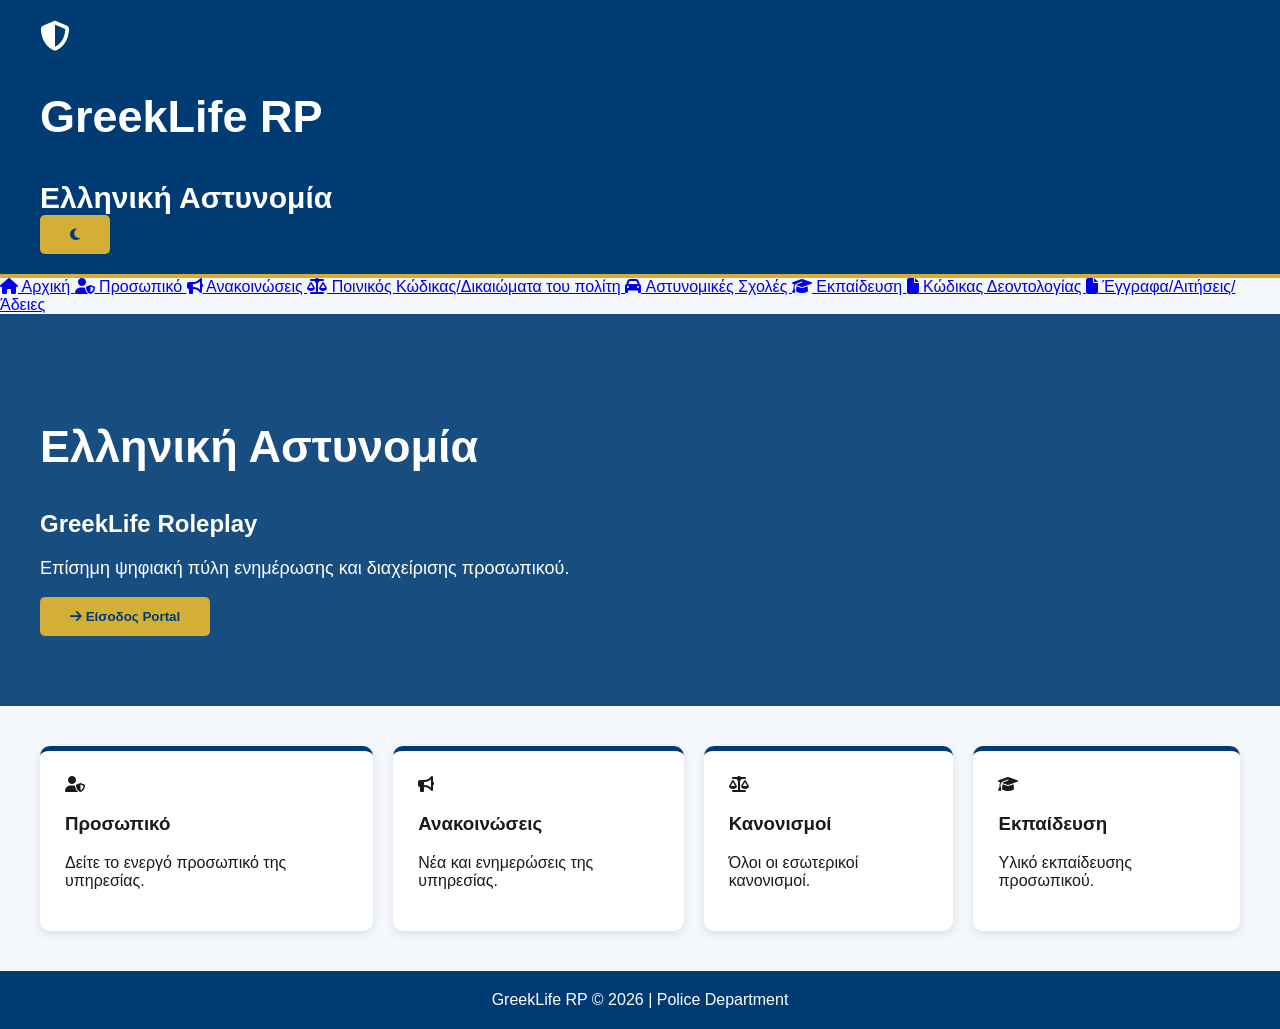
==== GreekLife Elas/index.html/index.html @ 741b3b7d "Add files via upload" ====
<!DOCTYPE html>
<html lang="el">
<head>
    <meta charset="UTF-8">
    <meta name="viewport" content="width=device-width, initial-scale=1.0">

    <title>GreekLife RP | Ελληνική Αστυνομία</title>

    <link rel="stylesheet" href="assets/css/style.css">

    <!-- Icons -->
    <link rel="stylesheet" href="https://cdnjs.cloudflare.com/ajax/libs/font-awesome/6.5.1/css/all.min.css">

</head>

<body>

<header class="topbar">

    <div class="logo">
        <i class="fa-solid fa-shield-halved"></i>
        <div>
            <h2>GreekLife RP</h2>
            <span>Ελληνική Αστυνομία</span>
        </div>
    </div>


    <button id="darkMode">
        <i class="fa-solid fa-moon"></i>
    </button>

</header>


<div class="layout">


<aside class="sidebar">

    <a class="active" href="index.html">
        <i class="fa-solid fa-house"></i>
        Αρχική
    </a>

    <a href="personnel.html">
        <i class="fa-solid fa-user-shield"></i>
        Προσωπικό
    </a>


    <a href="announcements.html">
        <i class="fa-solid fa-bullhorn"></i>
        Ανακοινώσεις
    </a>


    <a href="criminal-code.html">
        <i class="fa-solid fa-scale-balanced"></i>
        Ποινικός Κώδικας/Δικαιώματα του πολίτη
    </a>


    <a href="Astinomikes-Sxoles.html">
        <i class="fa-solid fa-car"></i>
        Aστυνομικές Σχολές
    </a>


    <a href="training.html">
        <i class="fa-solid fa-graduation-cap"></i>
        Εκπαίδευση
    </a>


    <a href="informations.html">
        <i class="fa-solid fa-file"></i>
        Κώδικας Δεοντολογίας
    </a>
 
    <a href="documents.html">
        <i class="fa-solid fa-file"></i>
        Έγγραφα/Αιτήσεις/Άδειες 
    </a>
    

</aside>



<main>


<section class="hero">

    <h1>Ελληνική Αστυνομία</h1>

    <h2>GreekLife Roleplay</h2>

    <p>
        Επίσημη ψηφιακή πύλη ενημέρωσης και διαχείρισης προσωπικού.
    </p>


    <button>
        <i class="fa-solid fa-arrow-right"></i>
        Είσοδος Portal
    </button>


</section>



<section class="cards">


<div class="card">
<i class="fa-solid fa-user-shield"></i>
<h3>Προσωπικό</h3>
<p>Δείτε το ενεργό προσωπικό της υπηρεσίας.</p>
</div>



<div class="card">
<i class="fa-solid fa-bullhorn"></i>
<h3>Ανακοινώσεις</h3>
<p>Νέα και ενημερώσεις της υπηρεσίας.</p>
</div>



<div class="card">
<i class="fa-solid fa-scale-balanced"></i>
<h3>Κανονισμοί</h3>
<p>Όλοι οι εσωτερικοί κανονισμοί.</p>
</div>



<div class="card">
<i class="fa-solid fa-graduation-cap"></i>
<h3>Εκπαίδευση</h3>
<p>Υλικό εκπαίδευσης προσωπικού.</p>
</div>



</section>


</main>


</div>



<footer>

GreekLife RP © 2026 | Police Department

</footer>


<script src="assets/js/main.js"></script>

</body>
</html>
---- GreekLife Elas/index.html/assets/css/style.css ----
/* General */
body {
    margin: 0;
    padding: 0;
    font-family: Arial, sans-serif;
    background: #f4f7fb;
    color: #1a1a1a;
}


/* Header */
header {
    background: #003b73;
    color: white;
    padding: 20px 40px;
    border-bottom: 4px solid #d4af37;
}


.logo {
    font-size: 30px;
    font-weight: bold;
}


nav {
    margin-top: 15px;
}


nav a {
    color: white;
    text-decoration: none;
    margin-right: 20px;
    font-weight: bold;
}


nav a:hover {
    color: #d4af37;
}



/* Main Hero */
.hero {
    background: linear-gradient(
        rgba(0,59,115,0.9),
        rgba(0,59,115,0.9)
    );

    color: white;
    padding: 70px 40px;
}


.hero h1 {
    font-size: 45px;
}


.hero p {
    font-size: 18px;
}



/* Button */
button {
    background: #d4af37;
    color: #003b73;
    border: none;
    padding: 12px 30px;
    font-weight: bold;
    border-radius: 5px;
    cursor: pointer;
}


button:hover {
    background: white;
}



/* Cards */
.cards {
    display: flex;
    gap: 20px;
    padding: 40px;
}


.card {
    background: white;
    border-top: 5px solid #003b73;
    padding: 25px;
    border-radius: 10px;
    box-shadow: 0 3px 10px rgba(0,0,0,0.1);
}


.card h2 {
    color: #003b73;
}



/* Documents Greek Style */

.greek-background {

    background: linear-gradient(
        180deg,
        #0d5eaf,
        #ffffff,
        #0d5eaf
    );

    padding: 40px;
    border-radius: 15px;
}



.document-category {

    background: rgba(255,255,255,0.95);

    border-left: 6px solid #0d5eaf;

    border-radius: 12px;

    padding: 25px;

    margin-bottom: 30px;

    box-shadow: 0 5px 15px rgba(0,0,0,0.2);

}



.document-category h2 {

    color: #0d5eaf;

    border-bottom: 2px solid #0d5eaf;

    padding-bottom: 10px;

}



.document-category h3 {

    color: #003b73;

}



.document-category li {

    margin-bottom: 8px;

}



/* FIME Stages */

.stages {

    display: flex;

    gap: 20px;

    margin-top: 20px;

}



.stage {

    background: white;

    padding: 20px;

    border-radius: 10px;

    border-top: 4px solid #003b73;

    flex: 1;

    box-shadow: 0 3px 10px rgba(0,0,0,0.1);

}



.stage h4 {

    color: #003b73;

}



/* Footer */

footer {

    background: #003b73;

    color: white;

    text-align: center;

    padding: 20px;

}
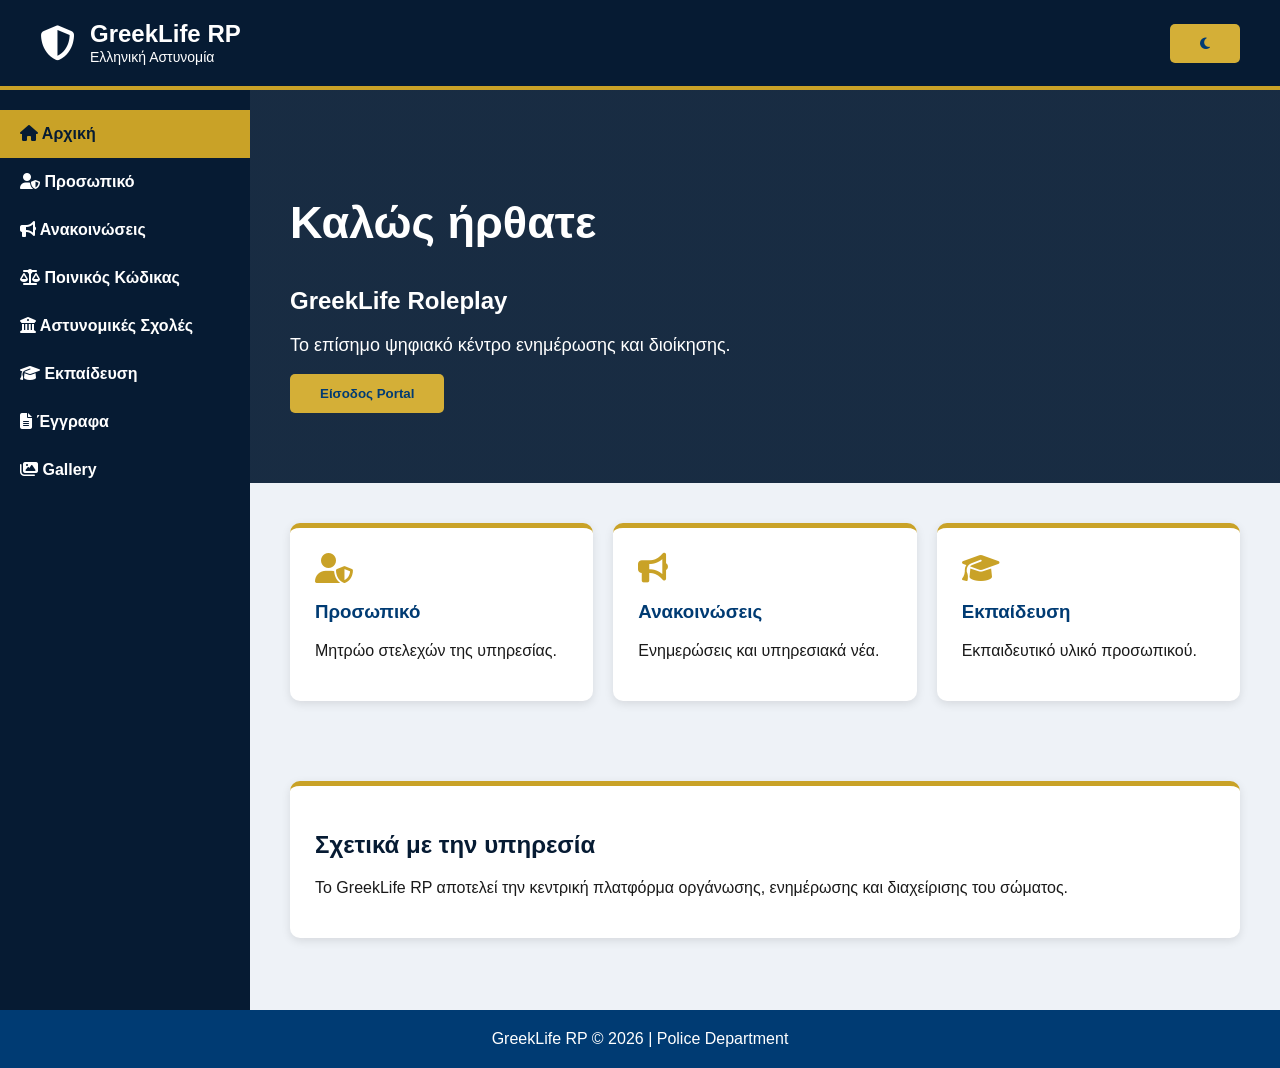
==== commit 0a993a20: "Add files via upload" ====
--- a/GreekLife Elas/index.html/index.html
+++ b/GreekLife Elas/index.html/index.html
@@ -1,170 +1,490 @@
 <!DOCTYPE html>
 <html lang="el">
+
 <head>
-    <meta charset="UTF-8">
-    <meta name="viewport" content="width=device-width, initial-scale=1.0">
-
-    <title>GreekLife RP | Ελληνική Αστυνομία</title>
-
-    <link rel="stylesheet" href="assets/css/style.css">
-
-    <!-- Icons -->
-    <link rel="stylesheet" href="https://cdnjs.cloudflare.com/ajax/libs/font-awesome/6.5.1/css/all.min.css">
+
+<meta charset="UTF-8">
+
+<meta name="viewport" content="width=device-width, initial-scale=1.0">
+
+<title>GreekLife RP | Αρχική</title>
+
+
+<link rel="stylesheet" href="assets/css/style.css">
+
+
+<link rel="stylesheet"
+href="https://cdnjs.cloudflare.com/ajax/libs/font-awesome/6.5.1/css/all.min.css">
+
+
+<style>
+
+body{
+background:#eef2f7;
+}
+
+
+/* PREMIUM HERO */
+
+.hero{
+
+background:
+linear-gradient(
+rgba(6,27,51,.92),
+rgba(6,27,51,.92)
+);
+
+}
+
+
+
+/* PREMIUM CARDS */
+
+
+.card{
+
+border-top:5px solid #c9a227;
+
+transition:.3s;
+
+}
+
+
+
+.card:hover{
+
+transform:translateY(-8px);
+
+box-shadow:0 8px 20px rgba(0,0,0,.2);
+
+}
+
+
+
+.card i{
+
+color:#c9a227;
+
+}
+
+
+
+
+
+/* SIDEBAR */
+
+.sidebar{
+
+background:#061b33;
+
+}
+
+
+
+.sidebar a:hover,
+.sidebar .active{
+
+background:#c9a227;
+
+color:#061b33;
+
+}
+
+
+
+
+
+/* HEADER */
+
+.topbar{
+
+background:#061b33;
+
+border-bottom:4px solid #c9a227;
+
+}
+
+
+
+
+</style>
+
 
 </head>
 
+
+
 <body>
 
+
+
+
+
 <header class="topbar">
 
-    <div class="logo">
-        <i class="fa-solid fa-shield-halved"></i>
-        <div>
-            <h2>GreekLife RP</h2>
-            <span>Ελληνική Αστυνομία</span>
-        </div>
-    </div>
-
-
-    <button id="darkMode">
-        <i class="fa-solid fa-moon"></i>
-    </button>
+
+
+<div class="logo">
+
+
+<i class="fa-solid fa-shield-halved"></i>
+
+
+<div>
+
+
+<h2>GreekLife RP</h2>
+
+
+<span>Ελληνική Αστυνομία</span>
+
+
+</div>
+
+
+
+</div>
+
+
+
+
+
+<button id="darkMode">
+
+<i class="fa-solid fa-moon"></i>
+
+</button>
+
+
+
 
 </header>
 
 
+
+
+
+
+
+
 <div class="layout">
 
 
+
+
+
+
 <aside class="sidebar">
 
-    <a class="active" href="index.html">
-        <i class="fa-solid fa-house"></i>
-        Αρχική
-    </a>
-
-    <a href="personnel.html">
-        <i class="fa-solid fa-user-shield"></i>
-        Προσωπικό
-    </a>
-
-
-    <a href="announcements.html">
-        <i class="fa-solid fa-bullhorn"></i>
-        Ανακοινώσεις
-    </a>
-
-
-    <a href="criminal-code.html">
-        <i class="fa-solid fa-scale-balanced"></i>
-        Ποινικός Κώδικας/Δικαιώματα του πολίτη
-    </a>
-
-
-    <a href="Astinomikes-Sxoles.html">
-        <i class="fa-solid fa-car"></i>
-        Aστυνομικές Σχολές
-    </a>
-
-
-    <a href="training.html">
-        <i class="fa-solid fa-graduation-cap"></i>
-        Εκπαίδευση
-    </a>
-
-
-    <a href="informations.html">
-        <i class="fa-solid fa-file"></i>
-        Κώδικας Δεοντολογίας
-    </a>
- 
-    <a href="documents.html">
-        <i class="fa-solid fa-file"></i>
-        Έγγραφα/Αιτήσεις/Άδειες 
-    </a>
-    
+
+
+<a class="active" href="index.html">
+
+<i class="fa-solid fa-house"></i>
+
+Αρχική
+
+</a>
+
+
+
+
+
+<a href="personnel.html">
+
+<i class="fa-solid fa-user-shield"></i>
+
+Προσωπικό
+
+</a>
+
+
+
+
+
+<a href="announcements.html">
+
+<i class="fa-solid fa-bullhorn"></i>
+
+Ανακοινώσεις
+
+</a>
+
+
+
+
+
+<a href="criminal-code.html">
+
+<i class="fa-solid fa-scale-balanced"></i>
+
+Ποινικός Κώδικας
+
+</a>
+
+
+
+
+
+<a href="Astinomikes-Sxoles.html">
+
+<i class="fa-solid fa-building-columns"></i>
+
+Αστυνομικές Σχολές
+
+</a>
+
+
+
+
+
+<a href="training.html">
+
+<i class="fa-solid fa-graduation-cap"></i>
+
+Εκπαίδευση
+
+</a>
+
+
+
+
+
+<a href="documents.html">
+
+<i class="fa-solid fa-file-lines"></i>
+
+Έγγραφα
+
+</a>
+
+
+
+
+
+<a href="gallery.html">
+
+<i class="fa-solid fa-images"></i>
+
+Gallery
+
+</a>
+
+
+
 
 </aside>
 
 
 
+
+
+
+
+
 <main>
 
 
+
+
+
+
 <section class="hero">
 
-    <h1>Ελληνική Αστυνομία</h1>
-
-    <h2>GreekLife Roleplay</h2>
-
-    <p>
-        Επίσημη ψηφιακή πύλη ενημέρωσης και διαχείρισης προσωπικού.
-    </p>
-
-
-    <button>
-        <i class="fa-solid fa-arrow-right"></i>
-        Είσοδος Portal
-    </button>
+
+<h1>
+
+Καλώς ήρθατε
+
+</h1>
+
+
+<h2>
+
+GreekLife Roleplay
+
+</h2>
+
+
+
+<p>
+
+Το επίσημο ψηφιακό κέντρο ενημέρωσης και διοίκησης.
+
+</p>
+
+
+
+<button>
+
+Είσοδος Portal
+
+</button>
+
 
 
 </section>
 
 
 
+
+
+
+
+
+
 <section class="cards">
 
 
+
+
+
+
 <div class="card">
+
+
 <i class="fa-solid fa-user-shield"></i>
-<h3>Προσωπικό</h3>
-<p>Δείτε το ενεργό προσωπικό της υπηρεσίας.</p>
-</div>
+
+
+<h3>
+
+Προσωπικό
+
+</h3>
+
+
+<p>
+
+Μητρώο στελεχών της υπηρεσίας.
+
+</p>
+
+
+</div>
+
+
+
+
 
 
 
 <div class="card">
+
+
 <i class="fa-solid fa-bullhorn"></i>
-<h3>Ανακοινώσεις</h3>
-<p>Νέα και ενημερώσεις της υπηρεσίας.</p>
-</div>
+
+
+<h3>
+
+Ανακοινώσεις
+
+</h3>
+
+
+<p>
+
+Ενημερώσεις και υπηρεσιακά νέα.
+
+</p>
+
+
+</div>
+
+
+
+
 
 
 
 <div class="card">
-<i class="fa-solid fa-scale-balanced"></i>
-<h3>Κανονισμοί</h3>
-<p>Όλοι οι εσωτερικοί κανονισμοί.</p>
-</div>
-
-
-
-<div class="card">
+
+
 <i class="fa-solid fa-graduation-cap"></i>
-<h3>Εκπαίδευση</h3>
-<p>Υλικό εκπαίδευσης προσωπικού.</p>
-</div>
+
+
+<h3>
+
+Εκπαίδευση
+
+</h3>
+
+
+<p>
+
+Εκπαιδευτικό υλικό προσωπικού.
+
+</p>
+
+
+</div>
+
+
+
+
 
 
 
 </section>
 
 
+
+
+
+
+
+
+
+<section class="card" style="margin:40px;">
+
+
+<h2 style="color:#061b33;">
+
+Σχετικά με την υπηρεσία
+
+</h2>
+
+
+<p>
+
+Το GreekLife RP αποτελεί την κεντρική πλατφόρμα
+οργάνωσης, ενημέρωσης και διαχείρισης
+του σώματος.
+
+</p>
+
+
+</section>
+
+
+
+
+
+
 </main>
 
 
-</div>
+
+</div>
+
+
+
+
+
 
 
 
 <footer>
 
+
 GreekLife RP © 2026 | Police Department
 
+
 </footer>
 
 
-<script src="assets/js/main.js"></script>
+
+
 
 </body>
-</html>
+
+</html>
--- a/GreekLife Elas/index.html/assets/css/style.css
+++ b/GreekLife Elas/index.html/assets/css/style.css
@@ -1,224 +1,1010 @@
-/* General */
+/* =========================
+   GENERAL
+========================= */
+
 body {
-    margin: 0;
-    padding: 0;
-    font-family: Arial, sans-serif;
-    background: #f4f7fb;
-    color: #1a1a1a;
-}
-
-
-/* Header */
-header {
-    background: #003b73;
-    color: white;
-    padding: 20px 40px;
-    border-bottom: 4px solid #d4af37;
-}
+
+    margin:0;
+    padding:0;
+
+    font-family:Arial, sans-serif;
+
+    background:#f4f7fb;
+
+    color:#1a1a1a;
+
+}
+
+
+
+/* =========================
+   HEADER
+========================= */
+
+
+.topbar {
+
+    background:#003b73;
+
+    color:white;
+
+    padding:20px 40px;
+
+    border-bottom:4px solid #d4af37;
+
+    display:flex;
+
+    justify-content:space-between;
+
+    align-items:center;
+
+}
+
 
 
 .logo {
-    font-size: 30px;
-    font-weight: bold;
-}
-
-
-nav {
-    margin-top: 15px;
-}
-
-
-nav a {
-    color: white;
-    text-decoration: none;
-    margin-right: 20px;
-    font-weight: bold;
-}
-
-
-nav a:hover {
-    color: #d4af37;
-}
-
-
-
-/* Main Hero */
+
+    display:flex;
+
+    align-items:center;
+
+    gap:15px;
+
+}
+
+
+
+.logo i {
+
+    font-size:35px;
+
+}
+
+
+
+.logo h2 {
+
+    margin:0;
+
+}
+
+
+
+.logo span {
+
+    font-size:14px;
+
+}
+
+
+
+
+
+#darkMode {
+
+    background:#d4af37;
+
+    color:#003b73;
+
+}
+
+
+
+
+
+/* =========================
+   LAYOUT
+========================= */
+
+
+.layout {
+
+    display:flex;
+
+}
+
+
+
+.sidebar {
+
+    width:250px;
+
+    background:#003b73;
+
+    min-height:100vh;
+
+    padding-top:20px;
+
+}
+
+
+
+.sidebar a {
+
+    display:block;
+
+    color:white;
+
+    text-decoration:none;
+
+    padding:15px 20px;
+
+    font-weight:bold;
+
+}
+
+
+
+.sidebar a:hover,
+
+.sidebar .active {
+
+    background:#d4af37;
+
+    color:#003b73;
+
+}
+
+
+
+
+
+main {
+
+    flex:1;
+
+}
+
+
+
+
+
+/* =========================
+   HERO
+========================= */
+
+
 .hero {
-    background: linear-gradient(
-        rgba(0,59,115,0.9),
-        rgba(0,59,115,0.9)
+
+
+    background:
+
+    linear-gradient(
+
+    rgba(0,59,115,0.9),
+
+    rgba(0,59,115,0.9)
+
     );
 
-    color: white;
-    padding: 70px 40px;
-}
+
+    color:white;
+
+    padding:70px 40px;
+
+
+}
+
 
 
 .hero h1 {
-    font-size: 45px;
-}
+
+    font-size:45px;
+
+}
+
 
 
 .hero p {
-    font-size: 18px;
-}
-
-
-
-/* Button */
+
+    font-size:18px;
+
+}
+
+
+
+
+
+
+
+/* =========================
+   BUTTONS
+========================= */
+
+
 button {
-    background: #d4af37;
-    color: #003b73;
-    border: none;
-    padding: 12px 30px;
-    font-weight: bold;
-    border-radius: 5px;
-    cursor: pointer;
-}
+
+    background:#d4af37;
+
+    color:#003b73;
+
+    border:none;
+
+    padding:12px 30px;
+
+    font-weight:bold;
+
+    border-radius:5px;
+
+    cursor:pointer;
+
+}
+
 
 
 button:hover {
-    background: white;
-}
-
-
-
-/* Cards */
+
+    background:white;
+
+}
+
+
+
+
+
+
+
+
+/* =========================
+   CARDS
+========================= */
+
+
 .cards {
-    display: flex;
-    gap: 20px;
-    padding: 40px;
-}
+
+
+    display:flex;
+
+    gap:20px;
+
+    padding:40px;
+
+
+}
+
 
 
 .card {
-    background: white;
-    border-top: 5px solid #003b73;
-    padding: 25px;
-    border-radius: 10px;
-    box-shadow: 0 3px 10px rgba(0,0,0,0.1);
-}
-
-
-.card h2 {
-    color: #003b73;
-}
-
-
-
-/* Documents Greek Style */
-
-.greek-background {
-
-    background: linear-gradient(
-        180deg,
-        #0d5eaf,
-        #ffffff,
-        #0d5eaf
-    );
-
-    padding: 40px;
-    border-radius: 15px;
-}
-
-
-
-.document-category {
-
-    background: rgba(255,255,255,0.95);
-
-    border-left: 6px solid #0d5eaf;
-
-    border-radius: 12px;
-
-    padding: 25px;
-
-    margin-bottom: 30px;
-
-    box-shadow: 0 5px 15px rgba(0,0,0,0.2);
-
-}
-
-
-
-.document-category h2 {
-
-    color: #0d5eaf;
-
-    border-bottom: 2px solid #0d5eaf;
-
-    padding-bottom: 10px;
-
-}
-
-
-
-.document-category h3 {
-
-    color: #003b73;
-
-}
-
-
-
-.document-category li {
-
-    margin-bottom: 8px;
-
-}
-
-
-
-/* FIME Stages */
-
-.stages {
-
-    display: flex;
-
-    gap: 20px;
-
-    margin-top: 20px;
-
-}
-
-
-
-.stage {
-
-    background: white;
-
-    padding: 20px;
-
-    border-radius: 10px;
-
-    border-top: 4px solid #003b73;
-
-    flex: 1;
-
-    box-shadow: 0 3px 10px rgba(0,0,0,0.1);
-
-}
-
-
-
-.stage h4 {
-
-    color: #003b73;
-
-}
-
-
-
-/* Footer */
+
+
+    background:white;
+
+    border-top:5px solid #003b73;
+
+    padding:25px;
+
+    border-radius:10px;
+
+
+    box-shadow:
+
+    0 3px 10px rgba(0,0,0,0.1);
+
+
+    flex:1;
+
+
+}
+
+
+
+.card i {
+
+
+    font-size:30px;
+
+    color:#003b73;
+
+
+}
+
+
+
+.card h3 {
+
+
+    color:#003b73;
+
+
+}
+
+
+
+
+
+
+/* =========================
+   GALLERY
+========================= */
+
+
+.gallery-section {
+
+
+    margin:40px;
+
+    padding:30px;
+
+    background:white;
+
+    border-radius:10px;
+
+    border-top:5px solid #003b73;
+
+
+    box-shadow:
+
+    0 3px 10px rgba(0,0,0,0.1);
+
+
+}
+
+
+
+.gallery-section h2 {
+
+
+    color:#003b73;
+
+    font-size:30px;
+
+
+}
+
+
+
+.gallery-section p {
+
+
+    font-size:18px;
+
+
+}
+
+
+
+
+
+.gallery-upload {
+
+
+    margin:25px 0;
+
+
+}
+
+
+
+
+.gallery-grid {
+
+
+    display:grid;
+
+
+    grid-template-columns:
+
+    repeat(auto-fit,minmax(250px,1fr));
+
+
+    gap:20px;
+
+
+}
+
+
+
+
+
+
+.gallery-grid img {
+
+
+    width:100%;
+
+
+    height:220px;
+
+
+    object-fit:cover;
+
+
+    border-radius:10px;
+
+
+    border:3px solid #003b73;
+
+
+    cursor:pointer;
+
+
+    transition:.3s;
+
+
+}
+
+
+
+
+
+.gallery-grid img:hover {
+
+
+    transform:scale(1.05);
+
+
+}
+
+
+
+
+
+
+
+
+/* =========================
+   FOOTER
+========================= */
+
 
 footer {
 
-    background: #003b73;
-
-    color: white;
-
-    text-align: center;
-
-    padding: 20px;
+
+    background:#003b73;
+
+
+    color:white;
+
+
+    text-align:center;
+
+
+    padding:20px;
+
+
+}
+/* =========================
+   ANNOUNCEMENTS SYSTEM
+========================= */
+
+
+.announcements-section {
+
+
+    max-width:1000px;
+
+
+    margin:40px auto;
+
+
+    padding:30px;
+
+
+    background:white;
+
+
+    border-radius:10px;
+
+
+    border-top:5px solid #003b73;
+
+
+    box-shadow:
+
+    0 3px 10px rgba(0,0,0,0.1);
+
+
+}
+
+
+
+
+
+
+.announcements-section h2 {
+
+
+    text-align:center;
+
+
+    color:#003b73;
+
+
+    font-size:32px;
+
+
+}
+
+
+
+
+
+.announcements-section > p {
+
+
+    text-align:center;
+
+
+    font-size:18px;
+
+
+    margin-bottom:30px;
+
+
+}
+
+
+
+
+
+
+/* =========================
+   ADMIN LOGIN
+========================= */
+
+
+.admin-login {
+
+
+    text-align:center;
+
+
+    margin:25px 0;
+
+
+}
+
+
+
+
+
+
+
+
+/* =========================
+   CREATE ANNOUNCEMENT
+========================= */
+
+
+.announcement-create {
+
+
+    max-width:700px;
+
+
+    margin:30px auto;
+
+
+    padding:25px;
+
+
+    background:#f4f7fb;
+
+
+    border-radius:10px;
+
+
+    border-left:6px solid #003b73;
+
+
+}
+
+
+
+
+
+.announcement-create h3 {
+
+
+    text-align:center;
+
+
+    color:#003b73;
+
+
+}
+
+
+
+
+
+
+.announcement-create input,
+
+.announcement-create select,
+
+.announcement-create textarea {
+
+
+
+    width:100%;
+
+
+    box-sizing:border-box;
+
+
+    padding:12px;
+
+
+    margin-bottom:15px;
+
+
+    border-radius:6px;
+
+
+    border:1px solid #ccc;
+
+
+    font-size:16px;
+
+
+
+}
+
+
+
+
+
+.announcement-create textarea {
+
+
+    height:150px;
+
+
+    resize:none;
+
+
+}
+
+
+
+
+
+
+
+
+/* =========================
+   ANNOUNCEMENT CARDS
+========================= */
+
+
+.announcements-list {
+
+
+    max-width:800px;
+
+
+    margin:40px auto;
+
+
+
+    display:flex;
+
+
+    flex-direction:column;
+
+
+    gap:20px;
+
+
+
+}
+
+
+
+
+
+
+
+.announcement-card {
+
+
+    background:white;
+
+
+    padding:25px;
+
+
+    border-radius:10px;
+
+
+    border-left:7px solid #003b73;
+
+
+
+    box-shadow:
+
+
+    0 3px 10px rgba(0,0,0,0.15);
+
+
+
+}
+
+
+
+
+
+
+
+
+.announcement-card h3 {
+
+
+    color:#003b73;
+
+
+    font-size:24px;
+
+
+    margin-top:0;
+
+
+
+}
+
+
+
+
+
+
+
+.announcement-category {
+
+
+    display:inline-block;
+
+
+    background:#d4af37;
+
+
+    color:#003b73;
+
+
+    padding:6px 15px;
+
+
+    border-radius:20px;
+
+
+    font-weight:bold;
+
+
+    margin:10px 0;
+
+
+
+}
+
+
+
+
+
+
+
+
+.announcement-card small {
+
+
+    display:block;
+
+
+    color:#555;
+
+
+    margin:10px 0;
+
+
+
+}
+
+
+
+
+
+
+
+.announcement-card p {
+
+
+    font-size:17px;
+
+
+    line-height:1.6;
+
+
+
+}
+
+
+
+
+
+
+
+
+.delete-announcement {
+
+
+    background:#a00000;
+
+
+    color:white;
+
+
+    margin-top:15px;
+
+
+
+}
+
+
+
+
+
+.delete-announcement:hover {
+
+
+    background:#700000;
+
+
+
+}
+
+
+
+
+
+
+
+
+/* =========================
+   GALLERY DELETE
+========================= */
+
+
+.gallery-item {
+
+
+    text-align:center;
+
+
+}
+
+
+
+
+
+.delete-photo {
+
+
+    background:#a00000;
+
+
+    color:white;
+
+
+    margin-top:10px;
+
+
+
+}
+
+
+
+
+
+.delete-photo:hover {
+
+
+    background:#700000;
+
+
+
+}
+
+
+
+
+
+
+
+
+/* =========================
+   MOBILE
+========================= */
+
+
+@media(max-width:900px){
+
+
+
+.layout {
+
+
+    flex-direction:column;
+
+
+}
+
+
+
+
+.sidebar {
+
+
+    width:100%;
+
+
+    min-height:auto;
+
+
+}
+
+
+
+
+.cards {
+
+
+    flex-direction:column;
+
+
+}
+
+
+
+
+
+.hero h1 {
+
+
+    font-size:35px;
+
+
+}
+
+
+
+
+
+.gallery-section {
+
+
+    margin:20px;
+
+
+}
+
+
+
+
+
+
+.announcements-section {
+
+
+    margin:20px;
+
+
+    padding:20px;
+
+
+}
+
+
+
+
+
+.announcement-card {
+
+
+    padding:20px;
+
+
+}
+
+
+
 
 }
